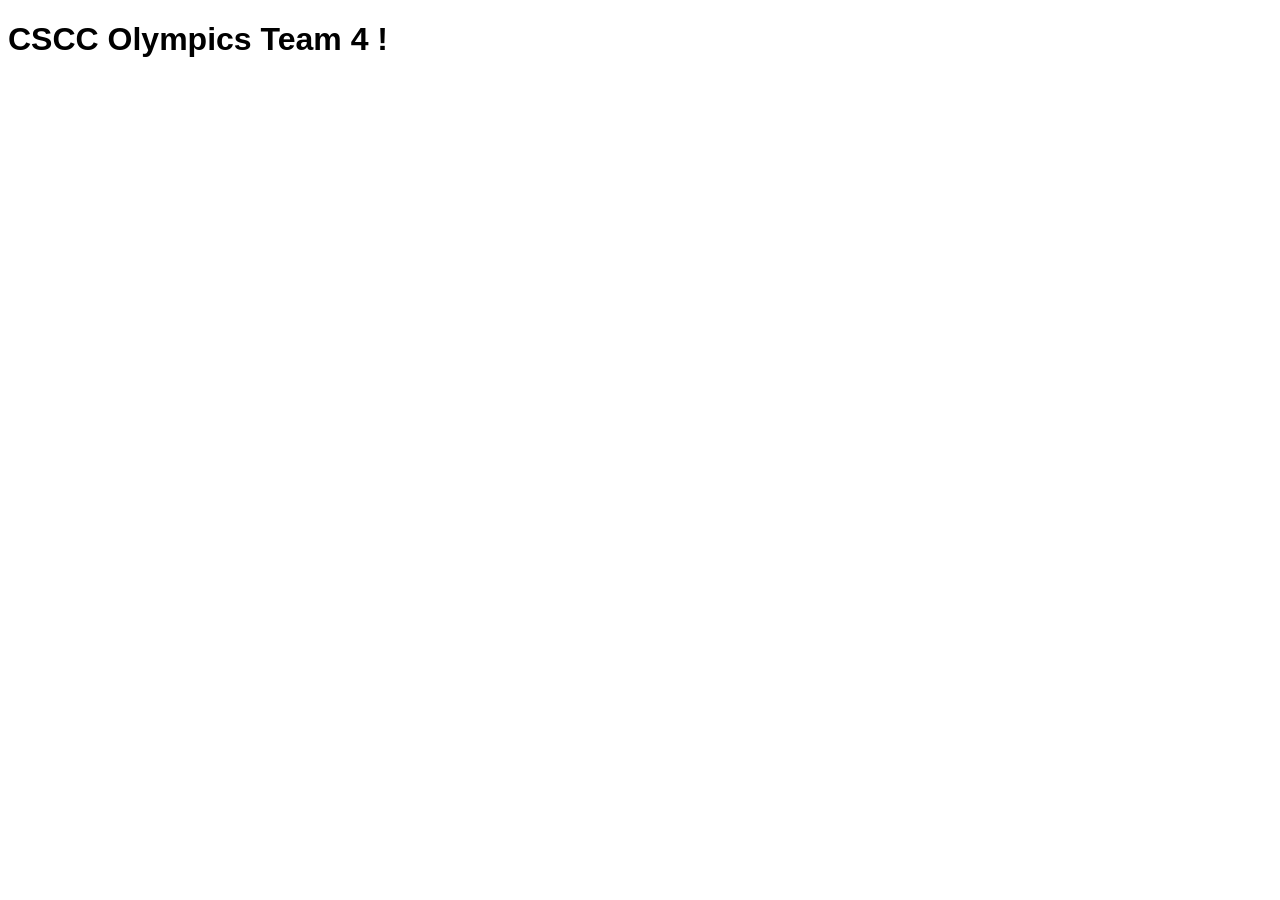
==== index.html @ 92fc2c1e "frontend" ====
<!DOCTYPE html>
<html lang="en">
<head>
  <meta charset="UTF-8">
  <meta name="viewport" content="width=device-width, initial-scale=1.0">
  <title>CSCC-Olympics</title>
  <link rel="stylesheet" href="style.css" />
  <script src="config.js"></script>
  <script src="main.js"></script>
</head>
<body>
  <h1>CSCC Olympics Team 4 !</h1>
</body>
</html>
---- style.css ----
h1 {
  font-family: 'Gill Sans', 'Gill Sans MT', Calibri, 'Trebuchet MS', sans-serif;
}
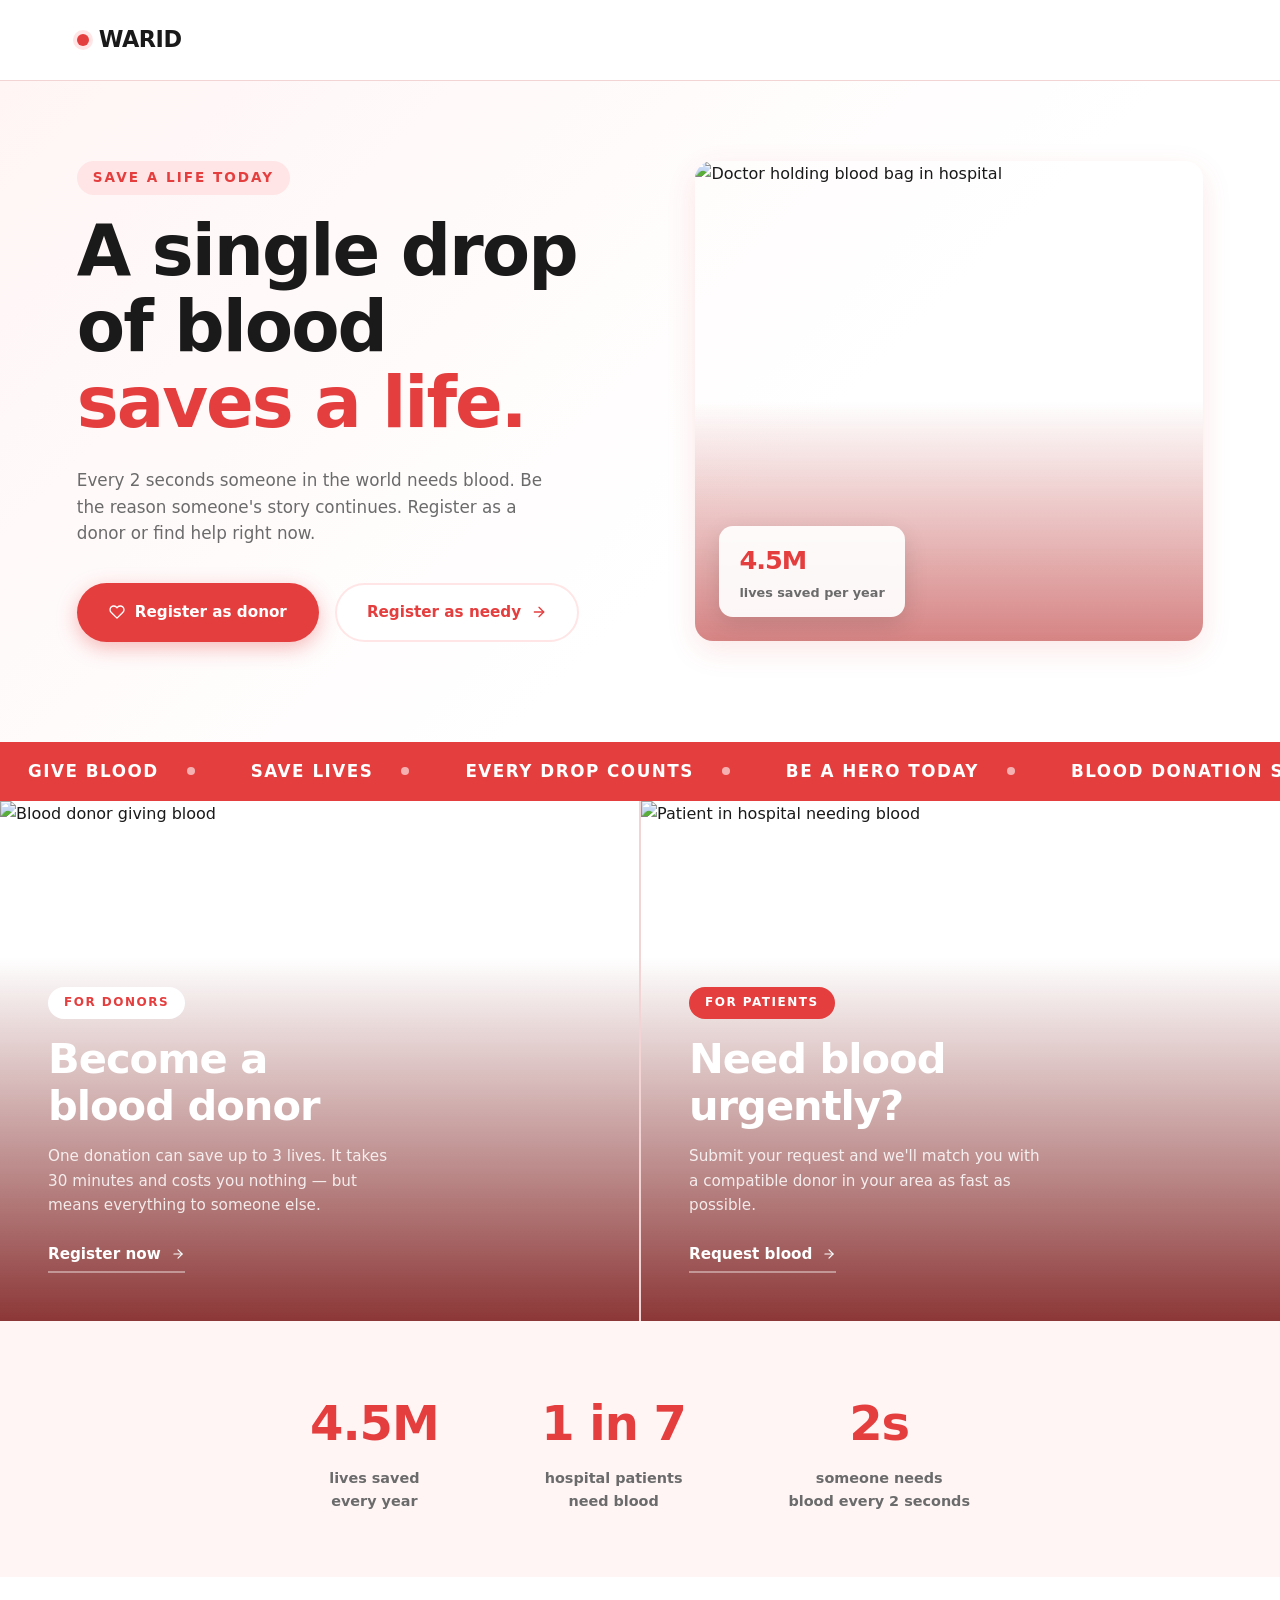
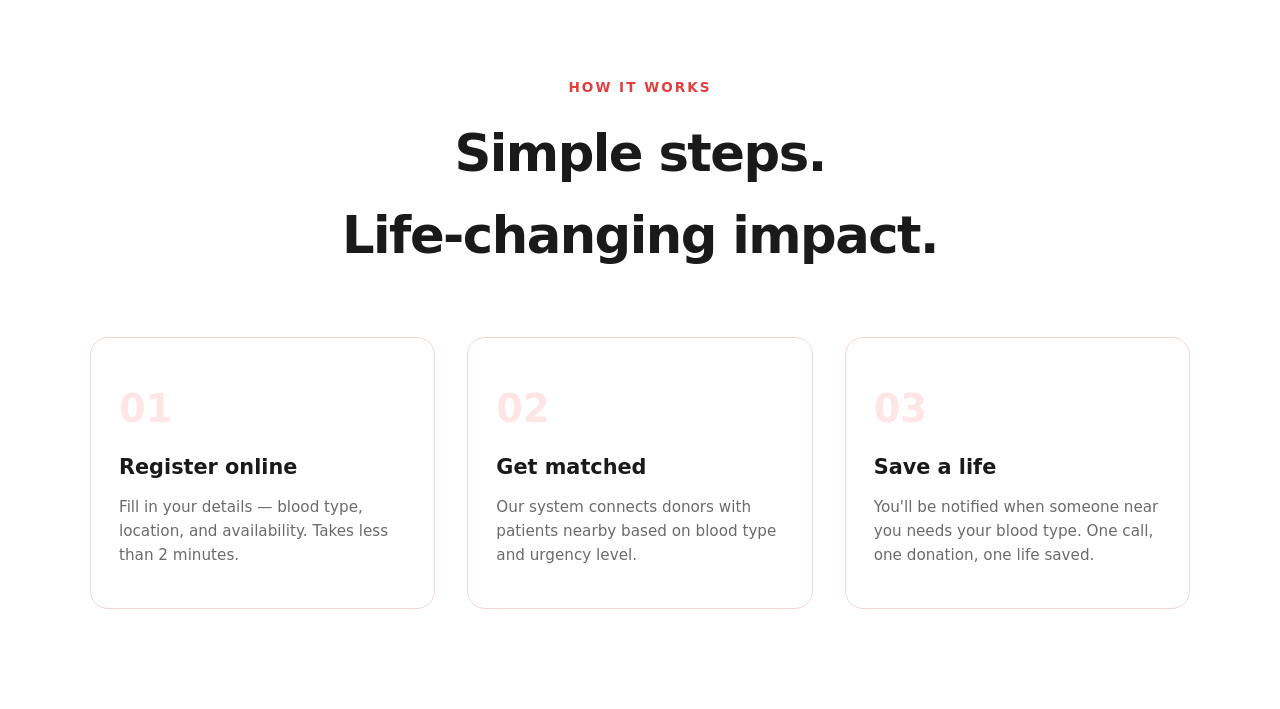
==== commit 78ad9143: "added website files" ====
--- a/index.html
+++ b/index.html
@@ -1,14 +1,134 @@
 <!DOCTYPE html>
 <html lang="en">
 <head>
-  <meta charset="UTF-8">
-  <meta name="viewport" content="width=device-width, initial-scale=1.0">
-  <title>CSCC-Olympics</title>
-  <link rel="stylesheet" href="style.css" />
-  <script src="config.js"></script>
-  <script src="main.js"></script>
+  <meta charset="UTF-8"/>
+  <meta name="viewport" content="width=device-width, initial-scale=1.0"/>
+  <title>WARID — Give Blood. Save Lives.</title>
+  <link rel="stylesheet" href="style1.css"/>
 </head>
 <body>
-  <h1>CSCC Olympics Team 4 !</h1>
+  <nav class="nav">
+    <a href="index.html" class="logo">
+      <span class="logo-dot"></span>WARID
+    </a>
+  </nav>
+  <section class="hero">
+    <div class="hero-left">
+      <p class="hero-eyebrow fade-up">Save a life today</p>
+      <h1 class="hero-title fade-up-2">
+        A single drop<br>of blood<br><em>saves a life.</em>
+      </h1>
+      <p class="hero-sub fade-up-3">
+        Every 2 seconds someone in the world needs blood. Be the reason someone's story continues. Register as a donor or find help right now.
+      </p>
+      <div class="hero-btns fade-up-3">
+        <a href="register-donor.html" class="btn btn-donor">
+          <svg width="16" height="16" viewBox="0 0 24 24" fill="none" stroke="currentColor" stroke-width="2" stroke-linecap="round" stroke-linejoin="round" aria-hidden="true"><path d="M20.84 4.61a5.5 5.5 0 0 0-7.78 0L12 5.67l-1.06-1.06a5.5 5.5 0 0 0-7.78 7.78l1.06 1.06L12 21.23l7.78-7.78 1.06-1.06a5.5 5.5 0 0 0 0-7.78z"/></svg>
+          Register as donor
+        </a>
+        <a href="register-needy.html" class="btn btn-needy">
+          Register as needy
+          <svg width="16" height="16" viewBox="0 0 24 24" fill="none" stroke="currentColor" stroke-width="2" stroke-linecap="round" stroke-linejoin="round" aria-hidden="true"><line x1="5" y1="12" x2="19" y2="12"/><polyline points="12 5 19 12 12 19"/></svg>
+        </a>
+      </div>
+    </div>
+
+    <div class="hero-right">
+      <img
+        class="hero-img"
+        src="https://images.unsplash.com/photo-1615461066841-6116e61058f4?w=1200&q=80"
+        alt="Doctor holding blood bag in hospital"
+      />
+      <div class="hero-img-overlay"></div>
+      <div class="hero-img-tag">
+        <span class="tag-num">4.5M</span>
+        <p class="tag-lbl">lives saved per year</p>
+      </div>
+    </div>
+  </section>
+  <div class="ticker" aria-hidden="true">
+    <div class="ticker-inner">
+      <span class="ticker-item">Give blood <span class="ticker-dot"></span></span>
+      <span class="ticker-item">Save lives <span class="ticker-dot"></span></span>
+      <span class="ticker-item">Every drop counts <span class="ticker-dot"></span></span>
+      <span class="ticker-item">Be a hero today <span class="ticker-dot"></span></span>
+      <span class="ticker-item">Blood donation saves lives <span class="ticker-dot"></span></span>
+      <span class="ticker-item">Register now <span class="ticker-dot"></span></span>
+    </div>
+  </div>
+  <section class="split">
+    <article class="split-card">
+      <img
+        class="split-card-img"
+        src="https://images.unsplash.com/photo-1584515933487-779824d29309?w=900&q=80"
+        alt="Blood donor giving blood"
+      />
+      <div class="split-card-overlay"></div>
+      <div class="split-card-body">
+        <span class="split-card-badge badge-donor">For donors</span>
+        <h2 class="split-card-title">Become a<br>blood donor</h2>
+        <p class="split-card-desc">One donation can save up to 3 lives. It takes 30 minutes and costs you nothing — but means everything to someone else.</p>
+        <a href="register-donor.html" class="split-card-link">
+          Register now
+          <svg width="14" height="14" viewBox="0 0 24 24" fill="none" stroke="currentColor" stroke-width="2" stroke-linecap="round" stroke-linejoin="round" aria-hidden="true"><line x1="5" y1="12" x2="19" y2="12"/><polyline points="12 5 19 12 12 19"/></svg>
+        </a>
+      </div>
+    </article>
+    <div class="split-divider"></div>
+    <article class="split-card">
+      <img
+        class="split-card-img"
+        src="https://images.unsplash.com/photo-1631815589968-fdb09a223b1e?w=900&q=80"
+        alt="Patient in hospital needing blood"
+      />
+      <div class="split-card-overlay"></div>
+      <div class="split-card-body">
+        <span class="split-card-badge badge-needy">For patients</span>
+        <h2 class="split-card-title">Need blood<br>urgently?</h2>
+        <p class="split-card-desc">Submit your request and we'll match you with a compatible donor in your area as fast as possible.</p>
+        <a href="register-needy.html" class="split-card-link">
+          Request blood
+          <svg width="14" height="14" viewBox="0 0 24 24" fill="none" stroke="currentColor" stroke-width="2" stroke-linecap="round" stroke-linejoin="round" aria-hidden="true"><line x1="5" y1="12" x2="19" y2="12"/><polyline points="12 5 19 12 12 19"/></svg>
+        </a>
+      </div>
+    </article>
+  </section>
+  <div class="stats-bar" role="region" aria-label="Statistics">
+    <div class="stat-item">
+      <span class="stat-num">4.5M</span>
+      <p class="stat-label">lives saved<br>every year</p>
+    </div>
+    <div class="stat-item">
+      <span class="stat-num">1 in 7</span>
+      <p class="stat-label">hospital patients<br>need blood</p>
+    </div>
+    <div class="stat-item">
+      <span class="stat-num">2s</span>
+      <p class="stat-label">someone needs<br>blood every 2 seconds</p>
+    </div>
+  </div>
+  <section class="how" id="how">
+    <p class="section-label">How it works</p>
+    <h2 class="how-title">Simple steps.<br>Life-changing impact.</h2>
+
+    <div class="steps">
+      <div class="step">
+        <div class="step-num">01</div>
+        <h3 class="step-title">Register online</h3>
+        <p class="step-desc">Fill in your details — blood type, location, and availability. Takes less than 2 minutes.</p>
+      </div>
+      <div class="step">
+        <div class="step-num">02</div>
+        <h3 class="step-title">Get matched</h3>
+        <p class="step-desc">Our system connects donors with patients nearby based on blood type and urgency level.</p>
+      </div>
+      <div class="step">
+        <div class="step-num">03</div>
+        <h3 class="step-title">Save a life</h3>
+        <p class="step-desc">You'll be notified when someone near you needs your blood type. One call, one donation, one life saved.</p>
+      </div>
+    </div>
+  </section>
+  <script src="main.js"></script>
 </body>
-</html>+</html>
--- a/style1.css
+++ b/style1.css
@@ -0,0 +1,659 @@
+
+
+:root {
+  --red: #e53e3e;
+  --red-dark: #c53030;
+  --red-light: #ffe5e5;
+  --red-pale: #fff5f5;
+  --pink-accent: #ff8787;
+  --white: #ffffff;
+  --ink: #1a1a1a;
+  --ink-soft: #6b6b6b;
+  --border: #f3d4d4;
+  --shadow: 0 10px 30px rgba(229, 62, 62, 0.12);
+  --shadow-hover: 0 16px 40px rgba(229, 62, 62, 0.22);
+  --radius: 18px;
+  --transition: 0.35s cubic-bezier(.4,0,.2,1);
+}
+* {
+  margin: 0;
+  padding: 0;
+  box-sizing: border-box;
+}
+
+html {
+  scroll-behavior: smooth;
+}
+
+body {
+  font-family: 'Inter', 'Segoe UI', system-ui, -apple-system, sans-serif;
+  background: var(--white);
+  color: var(--ink);
+  line-height: 1.6;
+  overflow-x: hidden;
+}
+.nav {
+  display: flex;
+  align-items: center;
+  justify-content: space-between;
+  padding: 22px 6%;
+  position: sticky;
+  top: 0;
+  background: rgba(255, 255, 255, 0.85);
+  backdrop-filter: blur(12px);
+  border-bottom: 1px solid var(--border);
+  z-index: 1000;
+}
+.logo {
+  display: flex;
+  align-items: center;
+  gap: 10px;
+  font-size: 1.4rem;
+  font-weight: 800;
+  color: var(--ink);
+  text-decoration: none;
+  letter-spacing: -0.5px;
+  transition: color var(--transition);
+}
+.logo:hover {
+  color: var(--red);
+}
+.logo-dot {
+  display: inline-block;
+  width: 12px;
+  height: 12px;
+  border-radius: 50%;
+  background: var(--red);
+  box-shadow: 0 0 0 4px var(--red-light);
+  animation: pulse 2.2s infinite;
+}
+
+@keyframes pulse {
+  0%, 100% { box-shadow: 0 0 0 4px var(--red-light); }
+  50% { box-shadow: 0 0 0 8px var(--red-light); }
+}
+
+.nav-links {
+  display: flex;
+  align-items: center;
+  gap: 36px;
+  list-style: none;
+}
+
+.nav-links a {
+  text-decoration: none;
+  color: var(--ink);
+  font-weight: 600;
+  font-size: 0.95rem;
+  position: relative;
+  transition: color var(--transition);
+}
+
+.nav-links a:not(.nav-cta)::after {
+  content: '';
+  position: absolute;
+  left: 0;
+  bottom: -6px;
+  width: 0;
+  height: 2px;
+  background: var(--red);
+  transition: width var(--transition);
+}
+
+.nav-links a:not(.nav-cta):hover::after {
+  width: 100%;
+}
+
+.nav-links a:not(.nav-cta):hover {
+  color: var(--red);
+}
+
+.nav-cta {
+  background: var(--red);
+  color: var(--white) !important;
+  padding: 10px 22px;
+  border-radius: 50px;
+  transition: all var(--transition);
+  box-shadow: 0 4px 14px rgba(229, 62, 62, 0.3);
+}
+
+.nav-cta:hover {
+  background: var(--red-dark);
+  transform: translateY(-2px);
+  box-shadow: 0 8px 20px rgba(229, 62, 62, 0.4);
+}
+.hero {
+  display: grid;
+  grid-template-columns: 1.1fr 1fr;
+  align-items: center;
+  gap: 60px;
+  padding: 80px 6% 100px;
+  background: linear-gradient(135deg, var(--red-pale) 0%, var(--white) 60%);
+}
+
+.hero-eyebrow {
+  display: inline-block;
+  color: var(--red);
+  font-weight: 700;
+  letter-spacing: 2px;
+  text-transform: uppercase;
+  font-size: 0.85rem;
+  margin-bottom: 18px;
+  padding: 6px 16px;
+  background: var(--red-light);
+  border-radius: 50px;
+}
+
+.hero-title {
+  font-size: clamp(2.6rem, 5.5vw, 4.5rem);
+  font-weight: 800;
+  letter-spacing: -2px;
+  line-height: 1.08;
+  color: var(--ink);
+}
+
+.hero-title em {
+  font-style: normal;
+  color: var(--red);
+  position: relative;
+}
+
+.hero-sub {
+  margin-top: 26px;
+  max-width: 480px;
+  color: var(--ink-soft);
+  font-size: 1.05rem;
+}
+
+.hero-btns {
+  display: flex;
+  gap: 16px;
+  margin-top: 36px;
+  flex-wrap: wrap;
+}
+
+.btn {
+  display: inline-flex;
+  align-items: center;
+  gap: 10px;
+  padding: 15px 30px;
+  border-radius: 50px;
+  font-weight: 700;
+  font-size: 0.95rem;
+  text-decoration: none;
+  transition: all var(--transition);
+  border: 2px solid transparent;
+}
+
+.btn svg {
+  transition: transform var(--transition);
+}
+
+.btn-donor {
+  background: var(--red);
+  color: var(--white);
+  box-shadow: 0 6px 20px rgba(229, 62, 62, 0.35);
+}
+
+.btn-donor:hover {
+  background: var(--red-dark);
+  transform: translateY(-3px);
+  box-shadow: 0 12px 28px rgba(229, 62, 62, 0.45);
+}
+
+.btn-donor:hover svg {
+  transform: scale(1.15) rotate(-6deg);
+}
+
+.btn-needy {
+  background: var(--white);
+  color: var(--red);
+  border-color: var(--red-light);
+}
+
+.btn-needy:hover {
+  background: var(--red-light);
+  border-color: var(--red);
+  transform: translateY(-3px);
+}
+
+.btn-needy:hover svg {
+  transform: translateX(6px);
+}
+
+/* HERO IMAGE */
+.hero-right {
+  position: relative;
+  border-radius: var(--radius);
+  overflow: hidden;
+  box-shadow: var(--shadow);
+  transition: box-shadow var(--transition);
+}
+
+.hero-right:hover {
+  box-shadow: var(--shadow-hover);
+}
+
+.hero-img {
+  width: 100%;
+  height: 480px;
+  object-fit: cover;
+  display: block;
+  transition: transform 0.6s ease;
+}
+
+.hero-right:hover .hero-img {
+  transform: scale(1.05);
+}
+
+.hero-img-overlay {
+  position: absolute;
+  inset: 0;
+  background: linear-gradient(180deg, rgba(229,62,62,0) 50%, rgba(180,30,30,0.55) 100%);
+}
+
+.hero-img-tag {
+  position: absolute;
+  bottom: 24px;
+  left: 24px;
+  background: rgba(255,255,255,0.92);
+  backdrop-filter: blur(6px);
+  border-radius: 14px;
+  padding: 14px 20px;
+  display: flex;
+  flex-direction: column;
+  gap: 2px;
+  box-shadow: 0 8px 24px rgba(0,0,0,0.12);
+  transition: transform var(--transition);
+}
+
+.hero-right:hover .hero-img-tag {
+  transform: translateY(-6px);
+}
+
+.tag-num {
+  font-size: 1.6rem;
+  font-weight: 800;
+  color: var(--red);
+  letter-spacing: -1px;
+}
+
+.tag-lbl {
+  font-size: 0.8rem;
+  color: var(--ink-soft);
+  font-weight: 600;
+}
+.ticker {
+  width: 100%;
+  background: var(--red);
+  overflow: hidden;
+  padding: 16px 0;
+}
+.ticker-inner {
+  display: flex;
+  white-space: nowrap;
+  animation: scroll-left 28s linear infinite;
+  width: max-content;
+}
+.ticker:hover .ticker-inner {
+  animation-play-state: paused;
+}
+@keyframes scroll-left {
+  from { transform: translateX(0); }
+  to { transform: translateX(-50%); }
+}
+.ticker-item {
+  display: inline-flex;
+  align-items: center;
+  gap: 28px;
+  color: var(--white);
+  font-weight: 700;
+  font-size: 1.05rem;
+  text-transform: uppercase;
+  letter-spacing: 1.5px;
+  padding: 0 28px;
+}
+
+.ticker-dot {
+  width: 8px;
+  height: 8px;
+  background: rgba(255,255,255,0.6);
+  border-radius: 50%;
+}
+.split {
+  display: grid;
+  grid-template-columns: 1fr 2px 1fr;
+  min-height: 520px;
+}
+.split-divider {
+  background: var(--border);
+}
+.split-card {
+  position: relative;
+  overflow: hidden;
+  display: flex;
+  align-items: flex-end;
+  min-height: 520px;
+}
+
+.split-card-img {
+  position: absolute;
+  inset: 0;
+  width: 100%;
+  height: 100%;
+  object-fit: cover;
+  transition: transform 0.7s ease, filter 0.7s ease;
+}
+.split-card:hover .split-card-img {
+  transform: scale(1.08);
+  filter: brightness(0.85);
+}
+.split-card-overlay {
+  position: absolute;
+  inset: 0;
+  background: linear-gradient(180deg, rgba(26,26,26,0) 30%, rgba(120,20,20,0.85) 100%);
+  transition: background var(--transition);
+}
+.split-card:hover .split-card-overlay {
+  background: linear-gradient(180deg, rgba(26,26,26,0.05) 20%, rgba(160,30,30,0.9) 100%);
+}
+.split-card-body {
+  position: relative;
+  z-index: 2;
+  padding: 48px;
+  color: var(--white);
+  width: 100%;
+  transition: transform var(--transition);
+}
+
+.split-card:hover .split-card-body {
+  transform: translateY(-8px);
+}
+
+.split-card-badge {
+  display: inline-block;
+  padding: 6px 16px;
+  border-radius: 50px;
+  font-size: 0.75rem;
+  font-weight: 800;
+  text-transform: uppercase;
+  letter-spacing: 1.5px;
+  margin-bottom: 16px;
+}
+
+.badge-donor {
+  background: var(--white);
+  color: var(--red);
+}
+
+.badge-needy {
+  background: var(--red);
+  color: var(--white);
+}
+
+.split-card-title {
+  font-size: clamp(1.8rem, 3.5vw, 2.6rem);
+  font-weight: 800;
+  letter-spacing: -1px;
+  line-height: 1.15;
+  margin-bottom: 14px;
+}
+
+.split-card-desc {
+  max-width: 360px;
+  font-size: 0.95rem;
+  color: rgba(255,255,255,0.85);
+  margin-bottom: 24px;
+}
+
+.split-card-link {
+  display: inline-flex;
+  align-items: center;
+  gap: 10px;
+  color: var(--white);
+  font-weight: 700;
+  text-decoration: none;
+  font-size: 0.95rem;
+  padding-bottom: 4px;
+  border-bottom: 2px solid rgba(255,255,255,0.4);
+  transition: all var(--transition);
+}
+
+.split-card-link svg {
+  transition: transform var(--transition);
+}
+
+.split-card-link:hover {
+  border-color: var(--white);
+  gap: 16px;
+}
+
+.split-card-link:hover svg {
+  transform: translateX(4px);
+}
+.stats-bar {
+  display: flex;
+  justify-content: center;
+  gap: clamp(40px, 8vw, 120px);
+  flex-wrap: wrap;
+  padding: 64px 6%;
+  background: var(--red-pale);
+  text-align: center;
+}
+
+.stat-item {
+  transition: transform var(--transition);
+}
+
+.stat-item:hover {
+  transform: translateY(-6px);
+}
+
+.stat-num {
+  display: block;
+  font-size: clamp(2.2rem, 4vw, 3rem);
+  font-weight: 800;
+  color: var(--red);
+  letter-spacing: -1px;
+}
+
+.stat-label {
+  margin-top: 6px;
+  color: var(--ink-soft);
+  font-weight: 600;
+  font-size: 0.9rem;
+}
+
+.how {
+  padding: 100px 6%;
+  text-align: center;
+}
+
+.section-label {
+  color: var(--red);
+  font-weight: 700;
+  letter-spacing: 2px;
+  text-transform: uppercase;
+  font-size: 0.85rem;
+  margin-bottom: 14px;
+}
+
+.how-title {
+  font-size: clamp(2rem, 4.5vw, 3.2rem);
+  font-weight: 800;
+  letter-spacing: -1.5px;
+  margin-bottom: 60px;
+  color: var(--ink);
+}
+
+.steps {
+  display: grid;
+  grid-template-columns: repeat(auto-fit, minmax(260px, 1fr));
+  gap: 32px;
+  max-width: 1100px;
+  margin: 0 auto;
+}
+
+.step {
+  background: var(--white);
+  border: 1px solid var(--border);
+  border-radius: var(--radius);
+  padding: 40px 28px;
+  text-align: left;
+  transition: all var(--transition);
+  position: relative;
+  overflow: hidden;
+}
+
+.step::before {
+  content: '';
+  position: absolute;
+  top: 0;
+  left: 0;
+  width: 100%;
+  height: 4px;
+  background: var(--red);
+  transform: scaleX(0);
+  transform-origin: left;
+  transition: transform var(--transition);
+}
+
+.step:hover {
+  transform: translateY(-10px);
+  box-shadow: var(--shadow);
+  border-color: var(--red-light);
+}
+
+.step:hover::before {
+  transform: scaleX(1);
+}
+
+.step-num {
+  font-size: 2.4rem;
+  font-weight: 800;
+  color: var(--red-light);
+  margin-bottom: 12px;
+  transition: color var(--transition);
+}
+
+.step:hover .step-num {
+  color: var(--red);
+}
+
+.step-title {
+  font-size: 1.3rem;
+  font-weight: 700;
+  margin-bottom: 10px;
+  color: var(--ink);
+}
+
+.step-desc {
+  color: var(--ink-soft);
+  font-size: 0.95rem;
+}
+footer {
+  display: flex;
+  flex-direction: column;
+  align-items: center;
+  gap: 14px;
+  padding: 50px 6%;
+  border-top: 1px solid var(--border);
+  text-align: center;
+}
+
+.footer-logo {
+  display: flex;
+  align-items: center;
+  gap: 8px;
+  font-weight: 800;
+  font-size: 1.15rem;
+  color: var(--ink);
+  text-decoration: none;
+  transition: color var(--transition);
+}
+
+.footer-logo:hover {
+  color: var(--red);
+}
+
+.footer-copy {
+  color: var(--ink-soft);
+  font-size: 0.85rem;
+}
+.toast {
+  position: fixed;
+  bottom: 30px;
+  left: 50%;
+  transform: translate(-50%, 120%);
+  background: var(--red);
+  color: var(--white);
+  padding: 14px 28px;
+  border-radius: 50px;
+  font-weight: 700;
+  font-size: 0.9rem;
+  box-shadow: 0 10px 30px rgba(229,62,62,0.35);
+  transition: transform var(--transition);
+  z-index: 2000;
+  white-space: nowrap;
+}
+
+.toast.show {
+  transform: translate(-50%, 0);
+}
+.fade-up, .fade-up-2, .fade-up-3 {
+  opacity: 0;
+  transform: translateY(24px);
+  animation: fadeUp 0.8s ease forwards;
+}
+
+.fade-up-2 { animation-delay: 0.12s; }
+.fade-up-3 { animation-delay: 0.24s; }
+
+@keyframes fadeUp {
+  to { opacity: 1; transform: translateY(0); }
+}
+
+
+@media (max-width: 900px) {
+  .hero {
+    grid-template-columns: 1fr;
+    padding-top: 50px;
+  }
+
+  .hero-img {
+    height: 320px;
+  }
+
+  .split {
+    grid-template-columns: 1fr;
+  }
+
+  .split-divider {
+    display: none;
+  }
+
+  .split-card {
+    min-height: 380px;
+  }
+
+  .nav-links {
+    gap: 18px;
+  }
+
+  .nav-links li:first-child {
+    display: none;
+  }
+}
+
+@media (max-width: 560px) {
+  .nav {
+    padding: 18px 5%;
+  }
+  .hero-btns {
+    flex-direction: column;
+    align-items: stretch;
+  }
+  .btn {
+    justify-content: center;
+  }
+}
